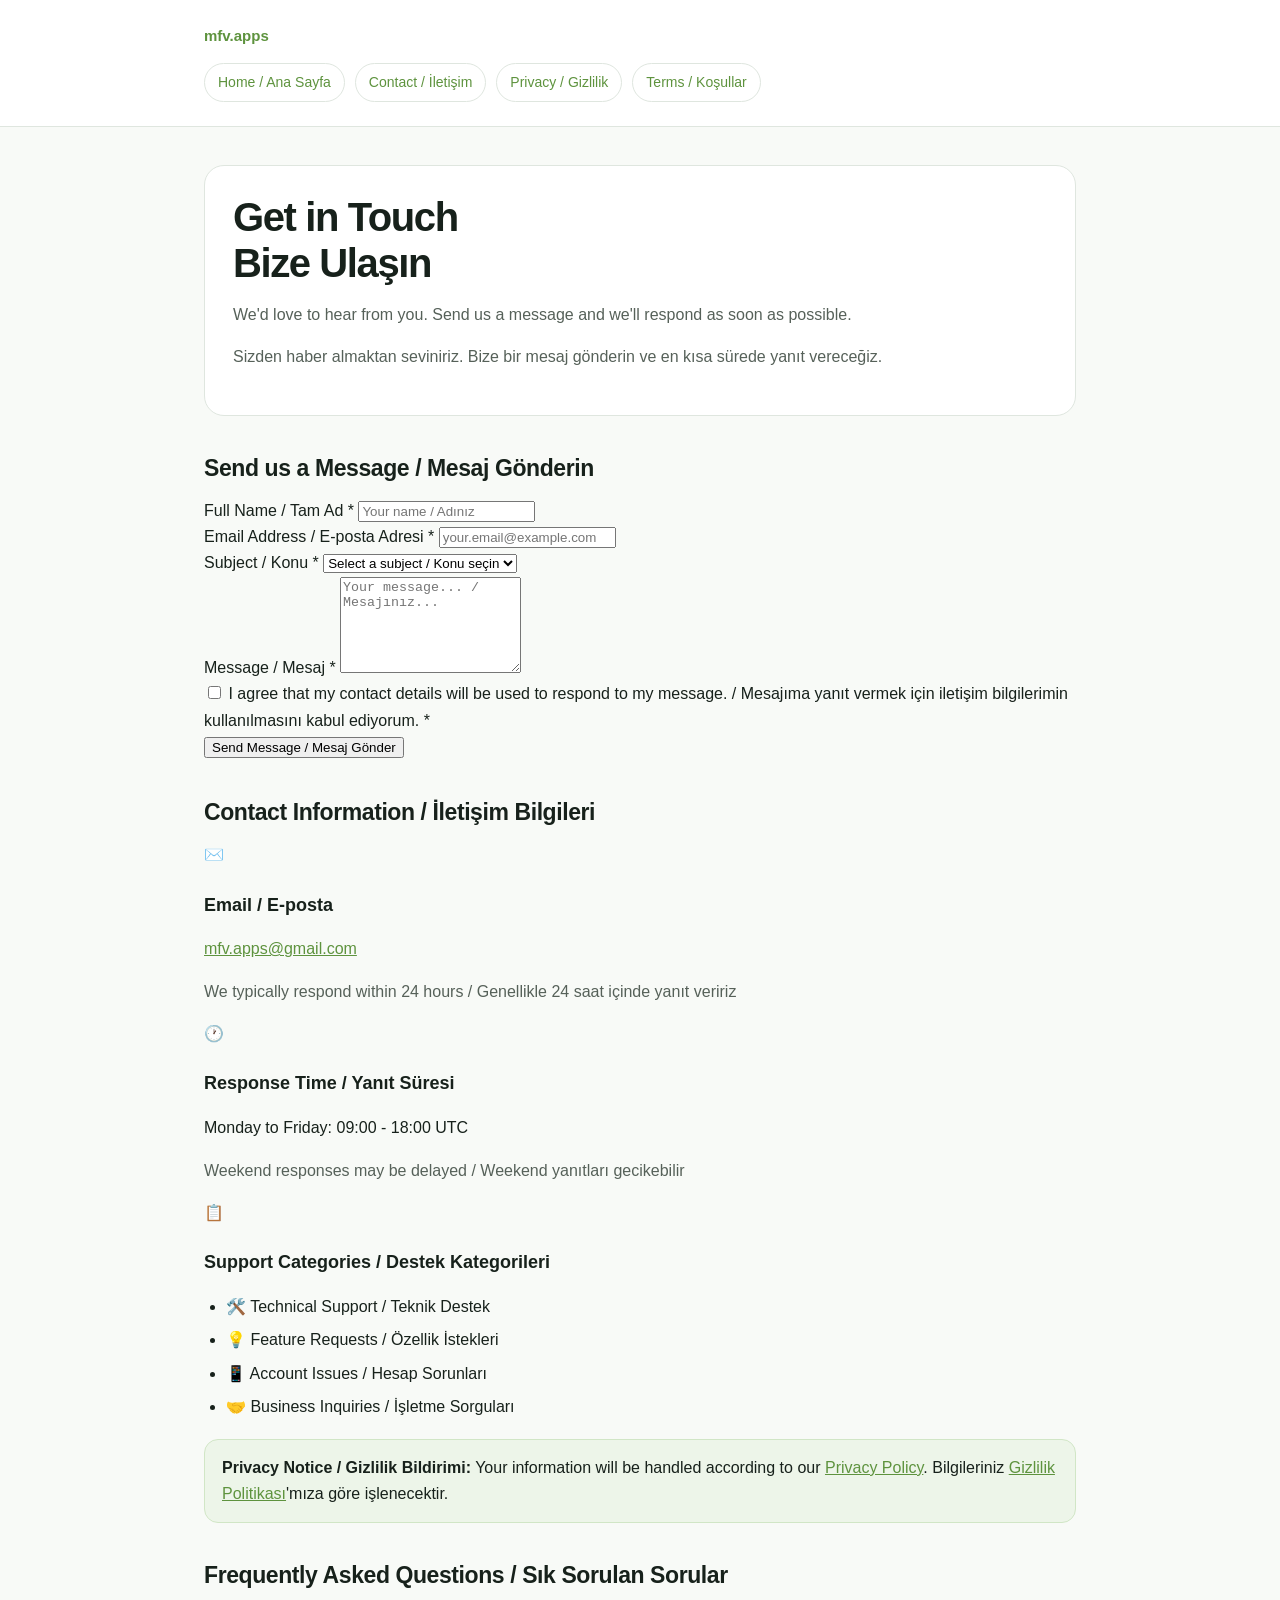
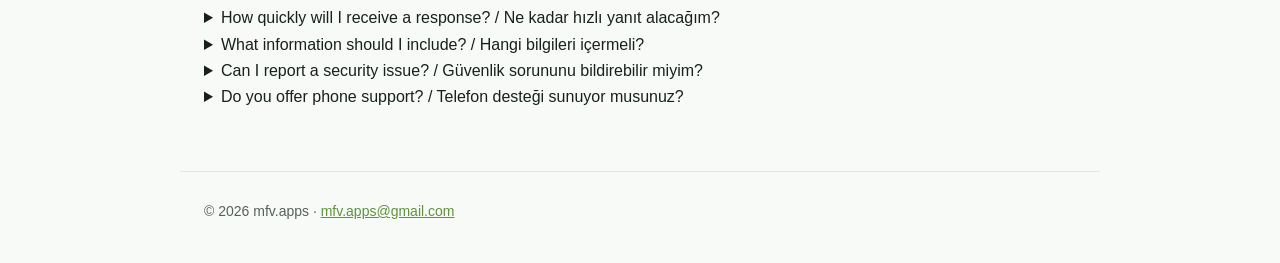
==== contact.html @ ff47d493 "Add contact page with modern UI/UX design" ====
<!doctype html>
<html lang="en">
<head>
  <meta charset="utf-8">
  <meta name="viewport" content="width=device-width,initial-scale=1">
  <title>Contact Us — Habit Challenge: Win the Day</title>
  <link rel="stylesheet" href="styles.css">
  <link rel="stylesheet" href="contact.css">
</head>
<body>
  <header>
    <div class="inner">
      <div class="brand">mfv.apps</div>
      <nav>
        <a href="index.html">Home / Ana Sayfa</a>
        <a href="contact.html">Contact / İletişim</a>
        <a href="privacy-policy.html">Privacy / Gizlilik</a>
        <a href="terms-of-use.html">Terms / Koşullar</a>
      </nav>
    </div>
  </header>

  <main>
    <section class="hero">
      <h1>Get in Touch<br><span class="accent-text">Bize Ulaşın</span></h1>
      <p class="muted">We'd love to hear from you. Send us a message and we'll respond as soon as possible.</p>
      <p class="muted">Sizden haber almaktan seviniriz. Bize bir mesaj gönderin ve en kısa sürede yanıt vereceğiz.</p>
    </section>

    <div class="contact-container">
      <!-- Contact Form Section -->
      <section class="form-section">
        <h2>Send us a Message / Mesaj Gönderin</h2>
        
        <form id="contactForm" class="contact-form">
          <div class="form-group">
            <label for="name">Full Name / Tam Ad <span class="required">*</span></label>
            <input type="text" id="name" name="name" required placeholder="Your name / Adınız">
            <span class="error-message" id="nameError"></span>
          </div>

          <div class="form-group">
            <label for="email">Email Address / E-posta Adresi <span class="required">*</span></label>
            <input type="email" id="email" name="email" required placeholder="your.email@example.com">
            <span class="error-message" id="emailError"></span>
          </div>

          <div class="form-group">
            <label for="subject">Subject / Konu <span class="required">*</span></label>
            <select id="subject" name="subject" required>
              <option value="">Select a subject / Konu seçin</option>
              <option value="support">Support / Destek</option>
              <option value="feedback">Feedback / Geri Bildirim</option>
              <option value="bug">Bug Report / Hata Bildir</option>
              <option value="partnership">Partnership / İşbirliği</option>
              <option value="other">Other / Diğer</option>
            </select>
            <span class="error-message" id="subjectError"></span>
          </div>

          <div class="form-group">
            <label for="message">Message / Mesaj <span class="required">*</span></label>
            <textarea id="message" name="message" required placeholder="Your message... / Mesajınız..." rows="6"></textarea>
            <span class="error-message" id="messageError"></span>
          </div>

          <div class="form-group checkbox">
            <input type="checkbox" id="consent" name="consent" required>
            <label for="consent">I agree that my contact details will be used to respond to my message. / Mesajıma yanıt vermek için iletişim bilgilerimin kullanılmasını kabul ediyorum. <span class="required">*</span></label>
            <span class="error-message" id="consentError"></span>
          </div>

          <button type="submit" class="btn-submit">Send Message / Mesaj Gönder</button>
          <span class="success-message" id="successMessage"></span>
        </form>
      </section>

      <!-- Contact Information Section -->
      <section class="info-section">
        <h2>Contact Information / İletişim Bilgileri</h2>
        
        <div class="info-card">
          <div class="info-icon">✉️</div>
          <div class="info-content">
            <h3>Email / E-posta</h3>
            <p><a href="mailto:mfv.apps@gmail.com">mfv.apps@gmail.com</a></p>
            <p class="muted">We typically respond within 24 hours / Genellikle 24 saat içinde yanıt veririz</p>
          </div>
        </div>

        <div class="info-card">
          <div class="info-icon">🕐</div>
          <div class="info-content">
            <h3>Response Time / Yanıt Süresi</h3>
            <p>Monday to Friday: 09:00 - 18:00 UTC</p>
            <p class="muted">Weekend responses may be delayed / Weekend yanıtları gecikebilir</p>
          </div>
        </div>

        <div class="info-card">
          <div class="info-icon">📋</div>
          <div class="info-content">
            <h3>Support Categories / Destek Kategorileri</h3>
            <ul class="no-bullets">
              <li>🛠️ Technical Support / Teknik Destek</li>
              <li>💡 Feature Requests / Özellik İstekleri</li>
              <li>📱 Account Issues / Hesap Sorunları</li>
              <li>🤝 Business Inquiries / İşletme Sorguları</li>
            </ul>
          </div>
        </div>

        <div class="notice">
          <strong>Privacy Notice / Gizlilik Bildirimi:</strong> Your information will be handled according to our <a href="privacy-policy.html">Privacy Policy</a>. Bilgileriniz <a href="privacy-policy.html">Gizlilik Politikası</a>'mıza göre işlenecektir.
        </div>
      </section>
    </div>

    <!-- FAQ Section -->
    <section class="faq-section">
      <h2>Frequently Asked Questions / Sık Sorulan Sorular</h2>
      
      <div class="faq-container">
        <details class="faq-item">
          <summary>How quickly will I receive a response? / Ne kadar hızlı yanıt alacağım?</summary>
          <div class="faq-answer">
            <p>We aim to respond to all inquiries within 24 business hours. Priority support may be available for premium users.</p>
            <p>Tüm soruşturmalara 24 iş saati içinde yanıt vermeyi amaçlıyoruz. Premium kullanıcılar için öncelikli destek kullanılabilir olabilir.</p>
          </div>
        </details>

        <details class="faq-item">
          <summary>What information should I include? / Hangi bilgileri içermeli?</summary>
          <div class="faq-answer">
            <p>Please provide as much detail as possible including your issue, screenshots if applicable, and any error messages. The more information you provide, the faster we can help you.</p>
            <p>Sorununuz, varsa ekran görüntüleri ve hata mesajları dahil olmak üzere mümkün olduğunca çok ayrıntı sağlayınız.</p>
          </div>
        </details>

        <details class="faq-item">
          <summary>Can I report a security issue? / Güvenlik sorununu bildirebilir miyim?</summary>
          <div class="faq-answer">
            <p>Yes, please report security issues directly to mfv.apps@gmail.com with the subject "SECURITY:" to ensure urgent handling.</p>
            <p>Evet, "GÜVENLİK:" konusu ile mfv.apps@gmail.com adresine doğrudan bildirin.</p>
          </div>
        </details>

        <details class="faq-item">
          <summary>Do you offer phone support? / Telefon desteği sunuyor musunuz?</summary>
          <div class="faq-answer">
            <p>Currently, we support inquiries via email and this contact form. For urgent matters, please clearly mark your message as urgent.</p>
            <p>Şu anda, e-posta ve bu iletişim formu aracılığıyla destek sunuyoruz.</p>
          </div>
        </details>
      </div>
    </section>
  </main>

  <footer>
    © 2026 mfv.apps · <a href="mailto:mfv.apps@gmail.com">mfv.apps@gmail.com</a>
  </footer>

  <script src="contact.js"></script>
</body>
</html>
---- styles.css ----
:root{--bg:#f8faf7;--surface:#fff;--text:#17211b;--muted:#566159;--line:#dfe6df;--accent:#5e933e;--soft:#edf5e9;--max:920px}
*{box-sizing:border-box}html{scroll-behavior:smooth}body{margin:0;font-family:-apple-system,BlinkMacSystemFont,"Segoe UI",Roboto,Arial,sans-serif;background:var(--bg);color:var(--text);line-height:1.65}
header{background:var(--surface);border-bottom:1px solid var(--line)}.inner,main,footer{max-width:var(--max);margin:auto;padding:24px}.brand{font-size:15px;font-weight:650;color:var(--accent)}
nav{display:flex;gap:10px;flex-wrap:wrap;margin-top:14px}nav a,.langs a{color:var(--accent);text-decoration:none;border:1px solid var(--line);border-radius:999px;padding:7px 13px;background:var(--surface);font-size:14px}
nav a:hover,.langs a:hover{background:var(--soft)}main{padding-top:38px;padding-bottom:60px}.hero,.section{background:var(--surface);border:1px solid var(--line);border-radius:20px;padding:28px;margin-bottom:25px}
h1{font-size:clamp(30px,5vw,40px);letter-spacing:-.035em;line-height:1.15;margin:0 0 12px}h2{font-size:23px;letter-spacing:-.018em;margin:34px 0 10px}h3{font-size:18px;margin:22px 0 7px}
.muted,.meta,footer{color:var(--muted)}.meta{display:flex;gap:8px 22px;flex-wrap:wrap;font-size:14px;margin-top:16px}.langs{display:flex;gap:8px;margin-top:20px}
.tag{display:inline-block;color:var(--accent);background:var(--soft);font-weight:650;padding:5px 12px;border-radius:999px;font-size:14px}.notice{background:var(--soft);border:1px solid #d1e6c6;padding:15px 17px;border-radius:14px;margin:18px 0}
ul{padding-left:22px}li{margin:7px 0}a{color:var(--accent)}hr{border:0;border-top:1px solid var(--line);margin:42px 0}footer{border-top:1px solid var(--line);font-size:14px;padding-top:28px;padding-bottom:40px}
@media(max-width:600px){.inner,main,footer{padding-left:18px;padding-right:18px}.hero,.section{padding:21px 19px;border-radius:16px}}
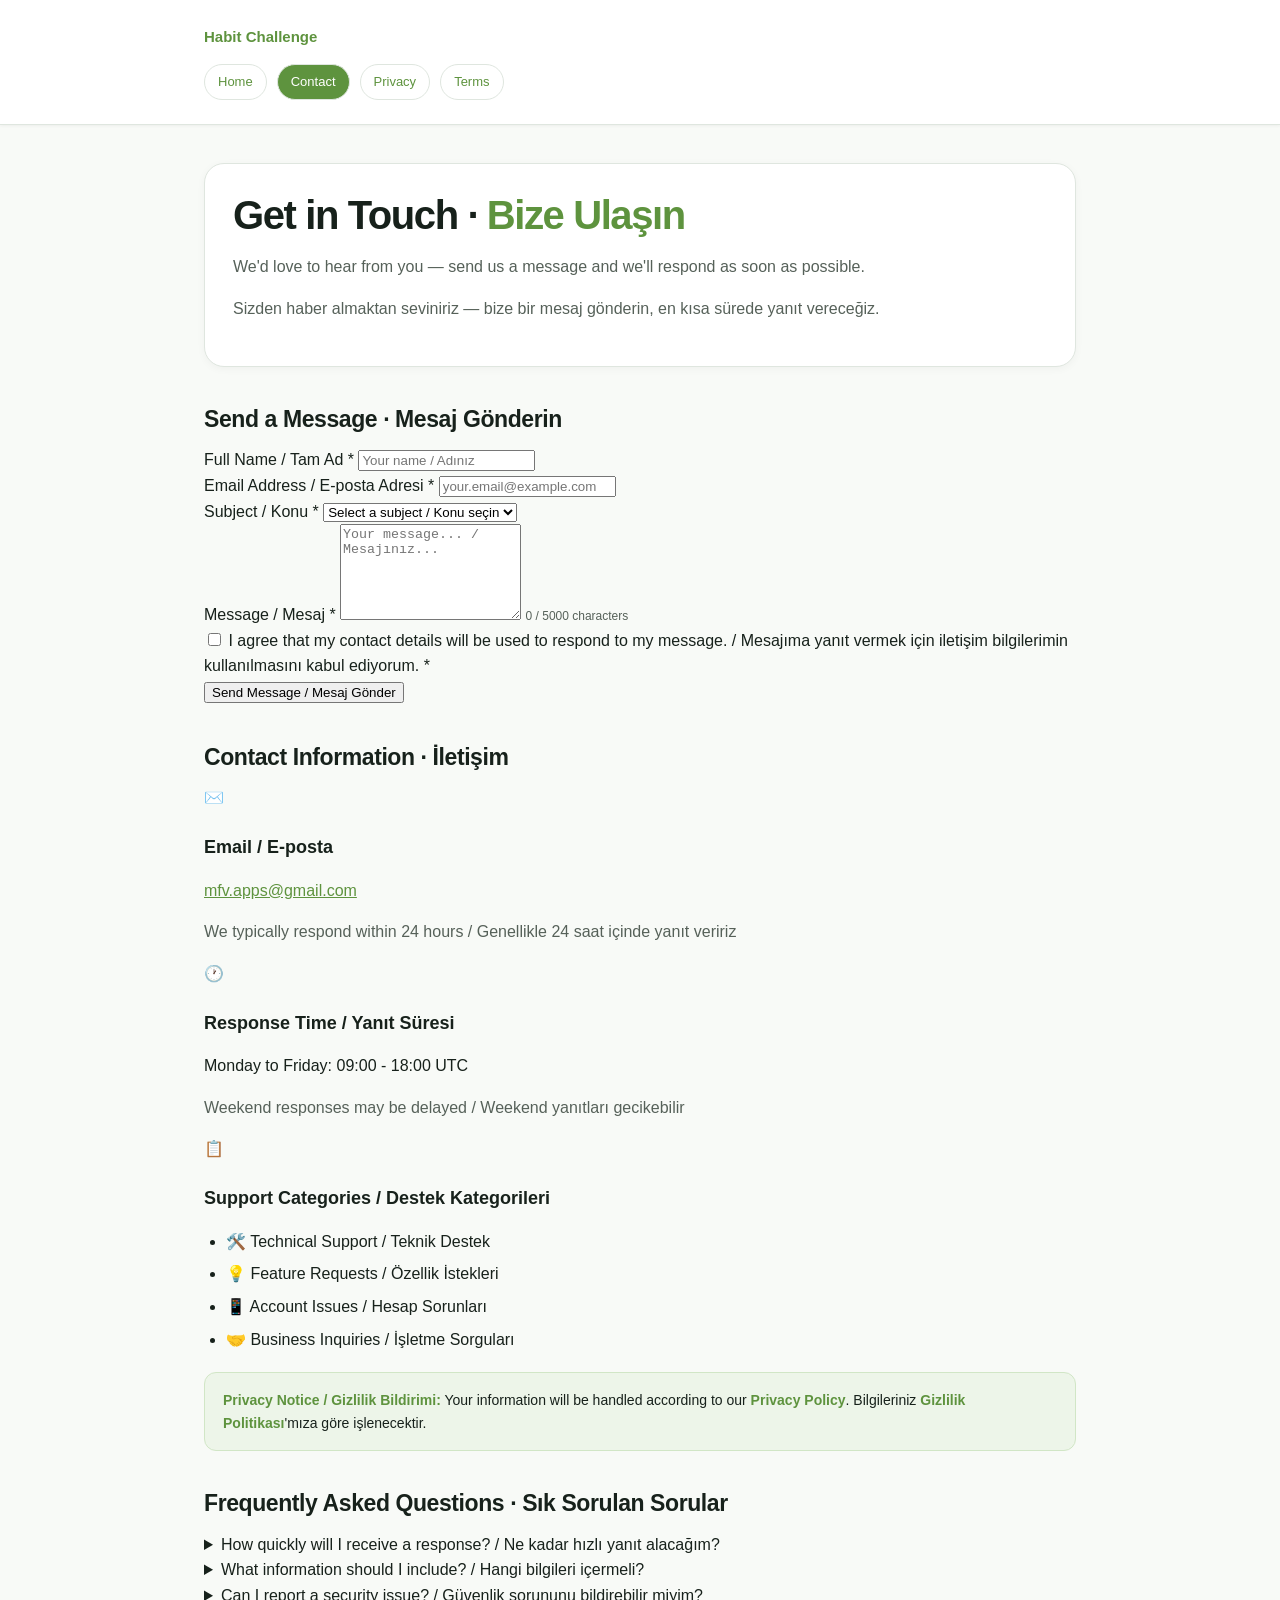
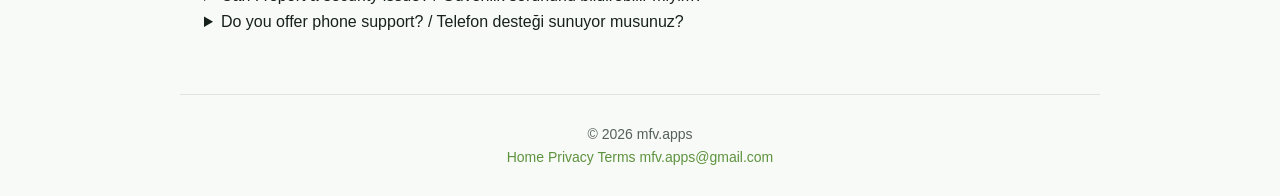
==== commit 2b19963a: "Refine contact page structure and content Updated text for better clarity and consistency in both En" ====
--- a/contact.html
+++ b/contact.html
@@ -5,32 +5,31 @@
   <meta name="viewport" content="width=device-width,initial-scale=1">
   <title>Contact Us — Habit Challenge: Win the Day</title>
   <link rel="stylesheet" href="styles.css">
-  <link rel="stylesheet" href="contact.css">
 </head>
 <body>
   <header>
     <div class="inner">
-      <div class="brand">mfv.apps</div>
+      <span class="brand">Habit Challenge</span>
       <nav>
-        <a href="index.html">Home / Ana Sayfa</a>
-        <a href="contact.html">Contact / İletişim</a>
-        <a href="privacy-policy.html">Privacy / Gizlilik</a>
-        <a href="terms-of-use.html">Terms / Koşullar</a>
+        <a href="index.html">Home</a>
+        <a href="contact.html" class="active">Contact</a>
+        <a href="privacy-policy.html">Privacy</a>
+        <a href="terms-of-use.html">Terms</a>
       </nav>
     </div>
   </header>
 
   <main>
     <section class="hero">
-      <h1>Get in Touch<br><span class="accent-text">Bize Ulaşın</span></h1>
-      <p class="muted">We'd love to hear from you. Send us a message and we'll respond as soon as possible.</p>
-      <p class="muted">Sizden haber almaktan seviniriz. Bize bir mesaj gönderin ve en kısa sürede yanıt vereceğiz.</p>
+      <h1>Get in Touch · <span class="accent-text">Bize Ulaşın</span></h1>
+      <p class="muted">We'd love to hear from you — send us a message and we'll respond as soon as possible.</p>
+      <p class="muted">Sizden haber almaktan seviniriz — bize bir mesaj gönderin, en kısa sürede yanıt vereceğiz.</p>
     </section>
 
     <div class="contact-container">
       <!-- Contact Form Section -->
       <section class="form-section">
-        <h2>Send us a Message / Mesaj Gönderin</h2>
+          <h2>Send a Message · Mesaj Gönderin</h2>
         
         <form id="contactForm" class="contact-form">
           <div class="form-group">
@@ -77,7 +76,7 @@
 
       <!-- Contact Information Section -->
       <section class="info-section">
-        <h2>Contact Information / İletişim Bilgileri</h2>
+        <h2>Contact Information · İletişim</h2>
         
         <div class="info-card">
           <div class="info-icon">✉️</div>
@@ -118,7 +117,7 @@
 
     <!-- FAQ Section -->
     <section class="faq-section">
-      <h2>Frequently Asked Questions / Sık Sorulan Sorular</h2>
+      <h2>Frequently Asked Questions · Sık Sorulan Sorular</h2>
       
       <div class="faq-container">
         <details class="faq-item">
@@ -157,7 +156,13 @@
   </main>
 
   <footer>
-    © 2026 mfv.apps · <a href="mailto:mfv.apps@gmail.com">mfv.apps@gmail.com</a>
+    <span>© 2026 mfv.apps</span>
+    <div class="footer-links">
+      <a href="index.html">Home</a>
+      <a href="privacy-policy.html">Privacy</a>
+      <a href="terms-of-use.html">Terms</a>
+      <a href="mailto:mfv.apps@gmail.com">mfv.apps@gmail.com</a>
+    </div>
   </footer>
 
   <script src="contact.js"></script>
--- a/styles.css
+++ b/styles.css
@@ -1,10 +1,323 @@
-:root{--bg:#f8faf7;--surface:#fff;--text:#17211b;--muted:#566159;--line:#dfe6df;--accent:#5e933e;--soft:#edf5e9;--max:920px}
-*{box-sizing:border-box}html{scroll-behavior:smooth}body{margin:0;font-family:-apple-system,BlinkMacSystemFont,"Segoe UI",Roboto,Arial,sans-serif;background:var(--bg);color:var(--text);line-height:1.65}
-header{background:var(--surface);border-bottom:1px solid var(--line)}.inner,main,footer{max-width:var(--max);margin:auto;padding:24px}.brand{font-size:15px;font-weight:650;color:var(--accent)}
-nav{display:flex;gap:10px;flex-wrap:wrap;margin-top:14px}nav a,.langs a{color:var(--accent);text-decoration:none;border:1px solid var(--line);border-radius:999px;padding:7px 13px;background:var(--surface);font-size:14px}
-nav a:hover,.langs a:hover{background:var(--soft)}main{padding-top:38px;padding-bottom:60px}.hero,.section{background:var(--surface);border:1px solid var(--line);border-radius:20px;padding:28px;margin-bottom:25px}
-h1{font-size:clamp(30px,5vw,40px);letter-spacing:-.035em;line-height:1.15;margin:0 0 12px}h2{font-size:23px;letter-spacing:-.018em;margin:34px 0 10px}h3{font-size:18px;margin:22px 0 7px}
-.muted,.meta,footer{color:var(--muted)}.meta{display:flex;gap:8px 22px;flex-wrap:wrap;font-size:14px;margin-top:16px}.langs{display:flex;gap:8px;margin-top:20px}
-.tag{display:inline-block;color:var(--accent);background:var(--soft);font-weight:650;padding:5px 12px;border-radius:999px;font-size:14px}.notice{background:var(--soft);border:1px solid #d1e6c6;padding:15px 17px;border-radius:14px;margin:18px 0}
-ul{padding-left:22px}li{margin:7px 0}a{color:var(--accent)}hr{border:0;border-top:1px solid var(--line);margin:42px 0}footer{border-top:1px solid var(--line);font-size:14px;padding-top:28px;padding-bottom:40px}
-@media(max-width:600px){.inner,main,footer{padding-left:18px;padding-right:18px}.hero,.section{padding:21px 19px;border-radius:16px}}
+:root {
+  --bg: #f8faf7;
+  --surface: #fff;
+  --text: #17211b;
+  --muted: #566159;
+  --line: #dfe6df;
+  --accent: #5e933e;
+  --soft: #edf5e9;
+  --max: 920px;
+}
+
+* {
+  box-sizing: border-box;
+}
+
+html {
+  scroll-behavior: smooth;
+}
+
+body {
+  margin: 0;
+  font-family: -apple-system, BlinkMacSystemFont, "Segoe UI", Roboto, Arial, sans-serif;
+  background: var(--bg);
+  color: var(--text);
+  line-height: 1.6;
+}
+
+header {
+  background: var(--surface);
+  border-bottom: 1px solid var(--line);
+  position: sticky;
+  top: 0;
+  z-index: 100;
+  box-shadow: 0 1px 3px rgba(0, 0, 0, 0.05);
+}
+
+.inner,
+main,
+footer {
+  max-width: var(--max);
+  margin: auto;
+  padding: 24px;
+}
+
+.brand {
+  font-size: 15px;
+  font-weight: 650;
+  color: var(--accent);
+  display: inline-block;
+}
+
+nav {
+  display: flex;
+  gap: 10px;
+  flex-wrap: wrap;
+  margin-top: 14px;
+}
+
+nav a,
+.langs a {
+  color: var(--accent);
+  text-decoration: none;
+  border: 1px solid var(--line);
+  border-radius: 999px;
+  padding: 7px 13px;
+  background: var(--surface);
+  font-size: 13px;
+  font-weight: 500;
+  transition: all 0.2s ease;
+}
+
+nav a:hover,
+.langs a:hover {
+  background: var(--soft);
+  border-color: var(--accent);
+}
+
+nav a.active {
+  background: var(--accent);
+  color: #fff;
+}
+
+main {
+  padding-top: 38px;
+  padding-bottom: 60px;
+}
+
+.hero,
+.section {
+  background: var(--surface);
+  border: 1px solid var(--line);
+  border-radius: 20px;
+  padding: 28px;
+  margin-bottom: 28px;
+  box-shadow: 0 2px 8px rgba(0, 0, 0, 0.04);
+}
+
+h1 {
+  font-size: clamp(30px, 5vw, 40px);
+  letter-spacing: -0.035em;
+  line-height: 1.15;
+  margin: 0 0 12px;
+}
+
+h2 {
+  font-size: 23px;
+  letter-spacing: -0.018em;
+  margin: 34px 0 10px;
+  color: var(--text);
+}
+
+h3 {
+  font-size: 18px;
+  margin: 22px 0 7px;
+  color: var(--text);
+}
+
+.accent-text {
+  color: var(--accent);
+}
+
+.muted,
+.meta,
+footer {
+  color: var(--muted);
+}
+
+.meta {
+  display: flex;
+  gap: 8px 22px;
+  flex-wrap: wrap;
+  font-size: 14px;
+  margin-top: 16px;
+}
+
+.langs {
+  display: flex;
+  gap: 8px;
+  margin-top: 20px;
+}
+
+.tag {
+  display: inline-block;
+  color: var(--accent);
+  background: var(--soft);
+  font-weight: 650;
+  padding: 5px 12px;
+  border-radius: 999px;
+  font-size: 14px;
+}
+
+.notice {
+  background: var(--soft);
+  border: 1px solid #d1e6c6;
+  padding: 16px 18px;
+  border-radius: 12px;
+  font-size: 14px;
+  margin: 20px 0;
+  line-height: 1.6;
+}
+
+.notice strong {
+  color: var(--accent);
+}
+
+.notice a {
+  color: var(--accent);
+  font-weight: 600;
+  text-decoration: none;
+}
+
+.notice a:hover {
+  text-decoration: underline;
+}
+
+ul {
+  padding-left: 22px;
+}
+
+li {
+  margin: 7px 0;
+}
+
+a {
+  color: var(--accent);
+  transition: opacity 0.2s ease;
+}
+
+a:hover {
+  opacity: 0.8;
+}
+
+hr {
+  border: 0;
+  border-top: 1px solid var(--line);
+  margin: 42px 0;
+}
+
+footer {
+  border-top: 1px solid var(--line);
+  font-size: 14px;
+  padding-top: 28px;
+  padding-bottom: 28px;
+  text-align: center;
+}
+
+footer a {
+  text-decoration: none;
+}
+
+footer a:hover {
+  text-decoration: underline;
+}
+
+/* Responsive Design */
+@media (max-width: 600px) {
+  .inner,
+  main,
+  footer {
+    padding-left: 18px;
+    padding-right: 18px;
+  }
+
+  .hero,
+  .section {
+    padding: 21px 19px;
+    border-radius: 16px;
+    margin-bottom: 20px;
+  }
+
+  h1 {
+    font-size: clamp(24px, 4vw, 32px);
+  }
+
+  h2 {
+    font-size: 19px;
+    margin: 24px 0 12px;
+  }
+
+  nav {
+    gap: 8px;
+    margin-top: 12px;
+  }
+
+  nav a,
+  .langs a {
+    padding: 6px 11px;
+    font-size: 12px;
+  }
+
+  .meta {
+    gap: 6px 16px;
+    font-size: 13px;
+    margin-top: 12px;
+  }
+
+  .notice {
+    padding: 14px 16px;
+    font-size: 13px;
+    margin: 16px 0;
+  }
+}
+
+@media (max-width: 400px) {
+  .inner,
+  main,
+  footer {
+    padding-left: 16px;
+    padding-right: 16px;
+  }
+
+  .hero,
+  .section {
+    padding: 16px;
+  }
+
+  h1 {
+    font-size: clamp(20px, 3.5vw, 28px);
+    margin-bottom: 8px;
+  }
+
+  h2 {
+    font-size: 17px;
+    margin: 20px 0 10px;
+  }
+
+  nav {
+    flex-direction: column;
+    gap: 8px;
+  }
+
+  nav a,
+  .langs a {
+    display: block;
+    text-align: center;
+  }
+
+  .meta {
+    gap: 6px 12px;
+    font-size: 12px;
+  }
+}
+
+/* Print Styles */
+@media print {
+  header,
+  footer,
+  nav {
+    display: none;
+  }
+
+  .hero,
+  .section {
+    page-break-inside: avoid;
+    border: 1px solid #ccc;
+    box-shadow: none;
+  }
+
+  a {
+    color: var(--accent);
+    text-decoration: underline;
+  }
+}
